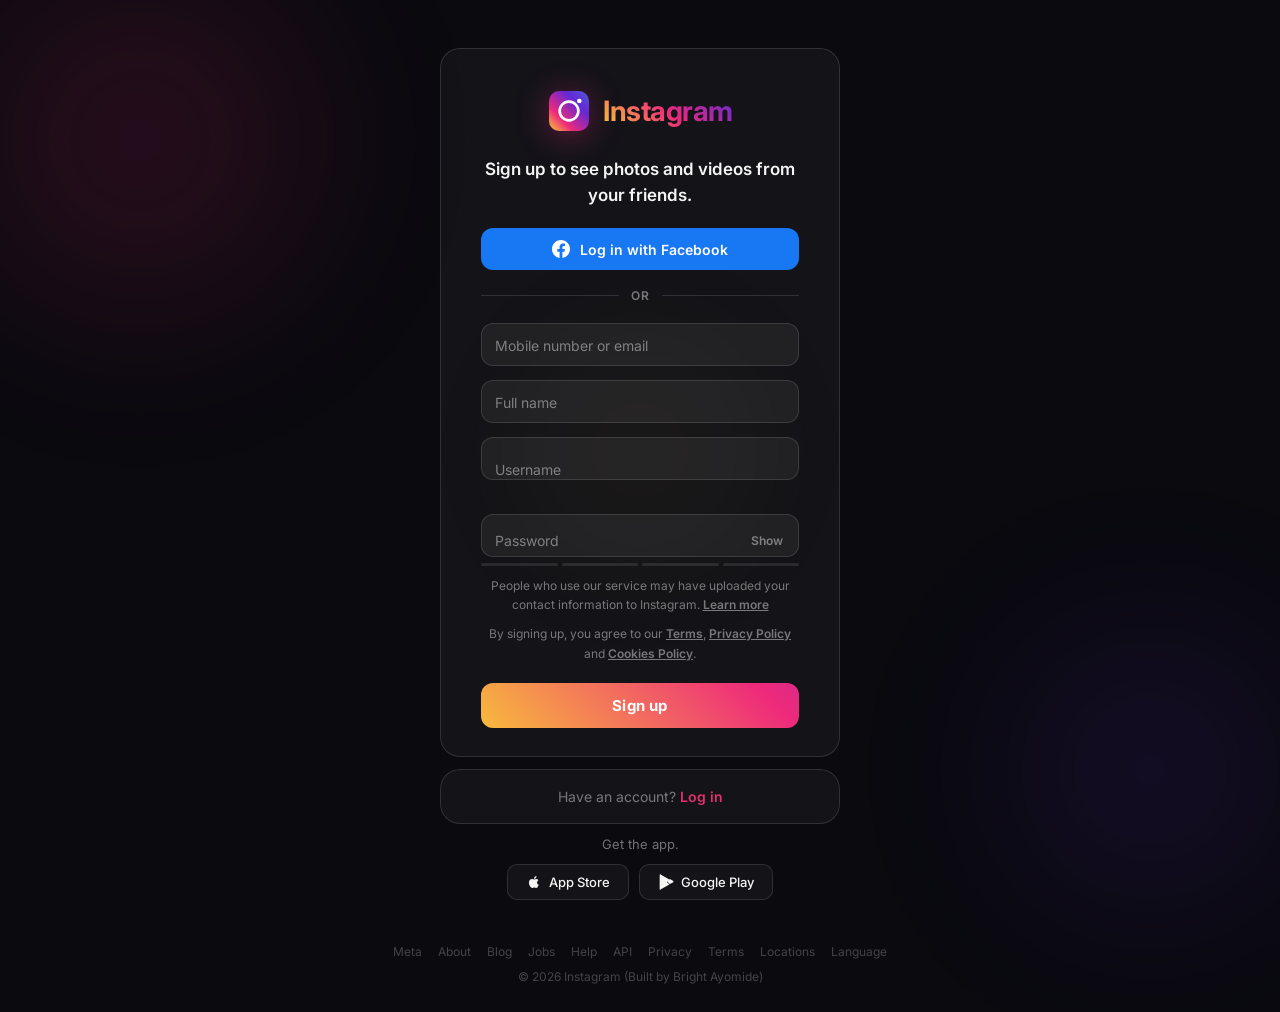
==== signup.html @ 82328b98 "first commit" ====
<!doctype html>
<html lang="en">
  <head>
    <meta charset="UTF-8" />
    <meta name="viewport" content="width=device-width, initial-scale=1.0" />
    <title>Instagram · Sign up</title>
    <link rel="stylesheet" href="styles.css" />
    <link rel="preconnect" href="https://fonts.googleapis.com" />
    <link
      href="https://fonts.googleapis.com/css2?family=Inter:wght@300;400;500;600;700&display=swap"
      rel="stylesheet"
    />
  </head>
  <body>
    <div class="bg-orb orb1"></div>
    <div class="bg-orb orb2"></div>
    <div class="bg-orb orb3"></div>

    <div class="page-wrapper page-wrapper--center">
      <div class="right-panel right-panel--full">
        <div class="card" id="signup-card">
          <div class="logo-wrap">
            <svg
              class="logo-svg"
              viewBox="0 0 132 132"
              fill="none"
              xmlns="http://www.w3.org/2000/svg"
              aria-label="Instagram"
            >
              <defs>
                <linearGradient
                  id="ig-grad2"
                  x1="0%"
                  y1="100%"
                  x2="100%"
                  y2="0%"
                >
                  <stop offset="0%" stop-color="#f9ce34" />
                  <stop offset="30%" stop-color="#ee2a7b" />
                  <stop offset="70%" stop-color="#6228d7" />
                  <stop offset="100%" stop-color="#4f5bd5" />
                </linearGradient>
              </defs>
              <rect
                x="6"
                y="6"
                width="120"
                height="120"
                rx="30"
                fill="url(#ig-grad2)"
              />
              <circle
                cx="66"
                cy="66"
                r="28"
                stroke="white"
                stroke-width="8"
                fill="none"
              />
              <circle cx="97" cy="36" r="7" fill="white" />
            </svg>
            <span class="logo-text">Instagram</span>
          </div>

          <p class="card-tagline card-tagline--strong">
            Sign up to see photos and videos from your friends.
          </p>

          <button class="btn-fb ripple">
            <svg viewBox="0 0 24 24" fill="currentColor" class="fb-icon">
              <path
                d="M24 12.073C24 5.405 18.627 0 12 0S0 5.405 0 12.073C0 18.1 4.388 23.094 10.125 24v-8.437H7.078v-3.49h3.047V9.41c0-3.025 1.792-4.697 4.533-4.697 1.313 0 2.686.235 2.686.235v2.953H15.83c-1.49 0-1.956.93-1.956 1.886v2.286h3.328l-.532 3.49h-2.796V24C19.612 23.094 24 18.1 24 12.073z"
              />
            </svg>
            Log in with Facebook
          </button>

          <div class="divider-row">
            <span class="divider-line"></span>
            <span class="divider-text">OR</span>
            <span class="divider-line"></span>
          </div>

          <form class="auth-form" novalidate id="signup-form">
            <div class="field-group">
              <input
                class="field-input"
                type="email"
                id="su-email"
                autocomplete="email"
                required
                placeholder=" "
              />
              <label class="field-label" for="su-email"
                >Mobile number or email</label
              >
            </div>
            <div class="field-group">
              <input
                class="field-input"
                type="text"
                id="su-fullname"
                autocomplete="name"
                required
                placeholder=" "
              />
              <label class="field-label" for="su-fullname">Full name</label>
            </div>
            <div class="field-group">
              <input
                class="field-input"
                type="text"
                id="su-username"
                autocomplete="username"
                required
                placeholder=" "
              />
              <label class="field-label" for="su-username">Username</label>
              <span class="field-hint" id="username-hint"></span>
            </div>
            <div class="field-group">
              <input
                class="field-input"
                type="password"
                id="su-pass"
                autocomplete="new-password"
                required
                placeholder=" "
              />
              <label class="field-label" for="su-pass">Password</label>
              <button
                type="button"
                class="toggle-pass"
                aria-label="Show password"
              >
                Show
              </button>
              <div class="strength-bar" id="strength-bar">
                <span class="strength-seg"></span>
                <span class="strength-seg"></span>
                <span class="strength-seg"></span>
                <span class="strength-seg"></span>
              </div>
            </div>

            <p class="terms-text">
              People who use our service may have uploaded your contact
              information to Instagram.
              <a href="#">Learn more</a>
            </p>
            <p class="terms-text">
              By signing up, you agree to our <a href="#">Terms</a>,
              <a href="#">Privacy Policy</a> and <a href="#">Cookies Policy</a>.
            </p>

            <button type="submit" class="btn-primary ripple">Sign up</button>
          </form>
        </div>

        <div class="card card-slim">
          <p>
            Have an account? <a href="login.html" class="link-accent">Log in</a>
          </p>
        </div>

        <div class="app-badges">
          <p class="get-app-text">Get the app.</p>
          <div class="badge-row">
            <a href="#" class="badge-btn">
              <svg viewBox="0 0 24 24" fill="currentColor" class="badge-icon">
                <path
                  d="M17.05 20.28c-.98.95-2.05.8-3.08.35-1.09-.46-2.09-.48-3.24 0-1.44.62-2.2.44-3.06-.35C2.79 15.25 3.51 7.7 9.05 7.4c1.39.07 2.35.76 3.16.78.81-.04 1.65-.71 3.14-.78 1.33.06 2.6.73 3.33 1.89-3.04 1.81-2.53 5.8.42 7zM12.03 7.25c-.15-2.23 1.66-4.07 3.74-4.25.29 2.58-2.34 4.5-3.74 4.25z"
                />
              </svg>
              App Store
            </a>
            <a href="#" class="badge-btn">
              <svg viewBox="0 0 24 24" fill="currentColor" class="badge-icon">
                <path
                  d="M3.18 23.76a2.5 2.5 0 0 1-.68-1.82V2.06a2.5 2.5 0 0 1 .68-1.82l.1-.08L14.1 11.08v.28L3.28 23.84l-.1-.08zM17.84 15.3l-3.74-3.74v-.4l3.74-3.73.08.05 4.43 2.52c1.26.72 1.26 1.9 0 2.62l-4.43 2.52-.08.06zM3.18.24l13.84 7.88-3.76 3.76L3.18.24zm0 23.52 10.08-11.64 3.76 3.76L3.18 23.76z"
                />
              </svg>
              Google Play
            </a>
          </div>
        </div>
      </div>
    </div>

    <footer class="site-footer">
      <nav class="footer-links">
        <a href="#">Meta</a><a href="#">About</a><a href="#">Blog</a
        ><a href="#">Jobs</a> <a href="#">Help</a><a href="#">API</a
        ><a href="#">Privacy</a><a href="#">Terms</a> <a href="#">Locations</a
        ><a href="#">Language</a>
      </nav>
      <p class="footer-copy">© 2026 Instagram (Built by Bright Ayomide)</p>
    </footer>

    <script src="scripts.js"></script>
  </body>
</html>
---- styles.css ----
/* ============================================================
   Instagram Login / Signup — styles.css
   ============================================================ */

/* ---------- Reset & base ---------- */
*, *::before, *::after { box-sizing: border-box; margin: 0; padding: 0; }

:root {
  --ig-pink:    #e1306c;
  --ig-purple:  #833ab4;
  --ig-orange:  #f77737;
  --ig-yellow:  #fcaf45;
  --ig-blue:    #405de6;
  --ig-grad: linear-gradient(45deg, #f9ce34, #ee2a7b, #6228d7);

  --bg:         #0a0a0f;
  --surface:    rgba(255,255,255,0.04);
  --surface-hov:rgba(255,255,255,0.08);
  --border:     rgba(255,255,255,0.12);
  --text:       #f5f5f5;
  --text-muted: rgba(245,245,245,0.45);
  --text-dim:   rgba(245,245,245,0.25);

  --radius-card: 20px;
  --radius-input:12px;
  --transition: 0.25s cubic-bezier(.4,0,.2,1);
  --font: 'Inter', -apple-system, BlinkMacSystemFont, sans-serif;
}

html { scroll-behavior: smooth; }

body {
  font-family: var(--font);
  background: var(--bg);
  color: var(--text);
  min-height: 100vh;
  display: flex;
  flex-direction: column;
  overflow-x: hidden;
}

/* ---------- Animated background orbs ---------- */
.bg-orb {
  position: fixed;
  border-radius: 50%;
  filter: blur(80px);
  opacity: 0.18;
  pointer-events: none;
  z-index: 0;
  animation: orbFloat 12s ease-in-out infinite;
}

.orb1 {
  width: 520px; height: 520px;
  background: radial-gradient(circle, #ee2a7b, transparent 70%);
  top: -120px; left: -120px;
  animation-delay: 0s;
}
.orb2 {
  width: 420px; height: 420px;
  background: radial-gradient(circle, #6228d7, transparent 70%);
  bottom: -80px; right: -80px;
  animation-delay: -4s;
}
.orb3 {
  width: 300px; height: 300px;
  background: radial-gradient(circle, #f9ce34, transparent 70%);
  top: 50%; left: 50%;
  transform: translate(-50%,-50%);
  animation-delay: -8s;
  opacity: 0.08;
}

@keyframes orbFloat {
  0%,100% { transform: translateY(0) scale(1); }
  50%      { transform: translateY(-40px) scale(1.06); }
}

/* ---------- Layout ---------- */
.page-wrapper {
  position: relative;
  z-index: 1;
  flex: 1;
  display: flex;
  align-items: center;
  justify-content: center;
  gap: 48px;
  padding: 48px 24px 24px;
  max-width: 980px;
  margin: 0 auto;
  width: 100%;
}

.page-wrapper--center {
  justify-content: center;
}

/* ---------- Left panel — phone mockup ---------- */
.left-panel {
  flex: 0 0 auto;
  display: flex;
  align-items: center;
  justify-content: center;
  animation: slideInLeft 0.7s cubic-bezier(.4,0,.2,1) both;
}

@keyframes slideInLeft {
  from { opacity: 0; transform: translateX(-40px); }
  to   { opacity: 1; transform: translateX(0); }
}

.phone-mockup {
  width: 270px;
  height: 530px;
  background: linear-gradient(160deg, #1a1a2e 0%, #16213e 60%, #0f3460 100%);
  border-radius: 40px;
  border: 2px solid rgba(255,255,255,0.15);
  box-shadow:
    0 0 0 6px rgba(255,255,255,0.04),
    0 40px 80px rgba(0,0,0,0.6),
    inset 0 1px 0 rgba(255,255,255,0.1);
  padding: 24px 16px;
  overflow: hidden;
  position: relative;
  animation: phoneFloat 6s ease-in-out infinite;
}

@keyframes phoneFloat {
  0%,100% { transform: translateY(0) rotate(-1deg); }
  50%      { transform: translateY(-12px) rotate(1deg); }
}

.phone-mockup::before {
  content: '';
  position: absolute;
  top: 10px; left: 50%;
  transform: translateX(-50%);
  width: 80px; height: 14px;
  background: rgba(0,0,0,0.6);
  border-radius: 10px;
}

.phone-screen { padding-top: 8px; }

/* Stories row */
.phone-stories {
  display: flex;
  gap: 10px;
  margin-bottom: 16px;
  overflow: hidden;
}
.story-ring {
  width: 46px; height: 46px;
  border-radius: 50%;
  padding: 2px;
  background: var(--ig-grad);
  flex-shrink: 0;
  animation: storyPulse 3s ease-in-out infinite;
}
.story-ring:nth-child(2) { animation-delay: .4s; }
.story-ring:nth-child(3) { animation-delay: .8s; }
.story-ring:nth-child(4) { animation-delay: 1.2s; }

@keyframes storyPulse {
  0%,100% { box-shadow: 0 0 0 0 rgba(238,42,123,0); }
  50%      { box-shadow: 0 0 0 4px rgba(238,42,123,0.3); }
}

.story-avatar {
  width: 100%; height: 100%;
  border-radius: 50%;
  background: linear-gradient(135deg, rgba(255,255,255,0.15), rgba(255,255,255,0.04));
  border: 2px solid var(--bg);
}

/* Post card */
.phone-post {
  background: rgba(255,255,255,0.05);
  border-radius: 14px;
  overflow: hidden;
  border: 1px solid rgba(255,255,255,0.08);
}
.post-header {
  display: flex;
  align-items: center;
  gap: 8px;
  padding: 10px 12px;
}
.post-avatar {
  width: 32px; height: 32px;
  border-radius: 50%;
  background: linear-gradient(135deg, var(--ig-pink), var(--ig-purple));
  flex-shrink: 0;
}
.post-meta { flex: 1; display: flex; flex-direction: column; gap: 4px; }
.post-name { height: 8px; width: 80px; background: rgba(255,255,255,0.2); border-radius: 4px; }
.post-loc  { height: 6px; width: 50px; background: rgba(255,255,255,0.1); border-radius: 4px; }
.post-img {
  width: 100%; aspect-ratio: 1;
  background: linear-gradient(135deg, #1a1a3e 0%, #2d1b69 50%, #11998e 100%);
  animation: imgShimmer 4s ease-in-out infinite;
}
@keyframes imgShimmer {
  0%,100% { filter: brightness(1); }
  50%      { filter: brightness(1.15); }
}
.post-actions {
  display: flex;
  gap: 12px;
  padding: 10px 12px 6px;
  font-size: 15px;
}
.icon-heart { color: var(--ig-pink); animation: heartbeat 2s ease-in-out infinite; }
@keyframes heartbeat {
  0%,100% { transform: scale(1); }
  50%      { transform: scale(1.2); }
}
.post-likes { height: 7px; width: 60px; background: rgba(255,255,255,0.2); border-radius: 4px; margin: 4px 12px; }
.post-caption-line { height: 6px; background: rgba(255,255,255,0.12); border-radius: 4px; margin: 5px 12px; }
.post-caption-line.short { width: 60%; }

/* ---------- Right panel ---------- */
.right-panel {
  flex: 0 0 350px;
  max-width: 350px;
  display: flex;
  flex-direction: column;
  gap: 12px;
  animation: slideInRight 0.7s cubic-bezier(.4,0,.2,1) both;
}

.right-panel--full {
  flex: 0 0 400px;
  max-width: 400px;
}

@keyframes slideInRight {
  from { opacity: 0; transform: translateX(40px); }
  to   { opacity: 1; transform: translateX(0); }
}

/* ---------- Cards ---------- */
.card {
  background: var(--surface);
  border: 1px solid var(--border);
  border-radius: var(--radius-card);
  padding: 40px 40px 28px;
  backdrop-filter: blur(24px);
  -webkit-backdrop-filter: blur(24px);
  transition: box-shadow var(--transition);
  animation: cardPop 0.6s cubic-bezier(.4,0,.2,1) both;
}

.card:hover {
  box-shadow: 0 8px 40px rgba(238,42,123,0.12);
}

@keyframes cardPop {
  from { opacity: 0; transform: translateY(24px) scale(0.97); }
  to   { opacity: 1; transform: translateY(0) scale(1); }
}

.card-slim {
  padding: 18px 40px;
  text-align: center;
  font-size: 14px;
  color: var(--text-muted);
  animation-delay: 0.1s;
}

/* ---------- Logo ---------- */
.logo-wrap {
  display: flex;
  align-items: center;
  justify-content: center;
  gap: 12px;
  margin-bottom: 24px;
}

.logo-svg {
  width: 44px; height: 44px;
  filter: drop-shadow(0 4px 16px rgba(238,42,123,0.4));
  animation: logoSpin 0.8s cubic-bezier(.4,0,.2,1) both;
}

@keyframes logoSpin {
  from { opacity: 0; transform: rotate(-20deg) scale(0.7); }
  to   { opacity: 1; transform: rotate(0) scale(1); }
}

.logo-text {
  font-size: 28px;
  font-weight: 700;
  background: var(--ig-grad);
  -webkit-background-clip: text;
  -webkit-text-fill-color: transparent;
  background-clip: text;
  letter-spacing: -0.5px;
}

/* ---------- Card tagline ---------- */
.card-tagline {
  text-align: center;
  font-size: 16px;
  font-weight: 600;
  color: var(--text-muted);
  line-height: 1.5;
  margin-bottom: 20px;
}
.card-tagline--strong { font-size: 17px; color: var(--text); }

/* ---------- Facebook button ---------- */
.btn-fb {
  display: flex;
  align-items: center;
  justify-content: center;
  gap: 10px;
  width: 100%;
  padding: 12px;
  border-radius: var(--radius-input);
  background: #1877f2;
  color: white;
  font-family: var(--font);
  font-size: 14px;
  font-weight: 600;
  border: none;
  cursor: pointer;
  transition: background var(--transition), transform var(--transition), box-shadow var(--transition);
  margin-bottom: 18px;
}
.btn-fb:hover {
  background: #1465d4;
  transform: translateY(-1px);
  box-shadow: 0 6px 24px rgba(24,119,242,0.4);
}
.fb-icon { width: 18px; height: 18px; flex-shrink: 0; }

/* ---------- Divider ---------- */
.divider-row {
  display: flex;
  align-items: center;
  gap: 12px;
  margin-bottom: 20px;
}
.divider-line {
  flex: 1;
  height: 1px;
  background: var(--border);
}
.divider-text {
  font-size: 12px;
  font-weight: 600;
  color: var(--text-muted);
  letter-spacing: 1px;
}

/* ---------- Form & fields ---------- */
.auth-form {
  display: flex;
  flex-direction: column;
  gap: 14px;
}

.field-group {
  position: relative;
}

.field-input {
  width: 100%;
  padding: 18px 14px 6px;
  background: rgba(255,255,255,0.06);
  border: 1px solid var(--border);
  border-radius: var(--radius-input);
  color: var(--text);
  font-family: var(--font);
  font-size: 14px;
  outline: none;
  transition: border-color var(--transition), background var(--transition), box-shadow var(--transition);
  appearance: none;
  -webkit-appearance: none;
}

.field-input:focus {
  border-color: rgba(238,42,123,0.6);
  background: rgba(255,255,255,0.09);
  box-shadow: 0 0 0 3px rgba(238,42,123,0.12);
}

.field-label {
  position: absolute;
  left: 14px;
  top: 50%;
  transform: translateY(-50%);
  font-size: 14px;
  color: var(--text-muted);
  pointer-events: none;
  transition: all var(--transition);
  white-space: nowrap;
}

/* Float label when input has value or focus */
.field-input:focus + .field-label,
.field-input:not(:placeholder-shown) + .field-label {
  top: 8px;
  transform: translateY(0);
  font-size: 10px;
  color: var(--ig-pink);
  font-weight: 600;
  letter-spacing: 0.4px;
}

/* Show/hide password toggle */
.toggle-pass {
  position: absolute;
  right: 12px;
  top: 50%;
  transform: translateY(-50%);
  background: none;
  border: none;
  color: var(--text-muted);
  font-family: var(--font);
  font-size: 12px;
  font-weight: 600;
  cursor: pointer;
  transition: color var(--transition);
  padding: 4px;
}
.toggle-pass:hover { color: var(--text); }

/* Username hint */
.field-hint {
  display: block;
  font-size: 11px;
  margin-top: 4px;
  padding-left: 4px;
  color: var(--text-muted);
  min-height: 16px;
  transition: color var(--transition);
}
.field-hint.available { color: #4cd964; }
.field-hint.taken     { color: var(--ig-pink); }

/* Password strength bar */
.strength-bar {
  display: flex;
  gap: 4px;
  margin-top: 6px;
}
.strength-seg {
  flex: 1;
  height: 3px;
  border-radius: 2px;
  background: rgba(255,255,255,0.1);
  transition: background 0.3s ease;
}
.strength-seg.weak   { background: #ff3b30; }
.strength-seg.fair   { background: var(--ig-orange); }
.strength-seg.good   { background: var(--ig-yellow); }
.strength-seg.strong { background: #4cd964; }

/* ---------- Primary button ---------- */
.btn-primary {
  width: 100%;
  padding: 13px;
  border-radius: var(--radius-input);
  background: var(--ig-grad);
  background-size: 200% 200%;
  color: white;
  font-family: var(--font);
  font-size: 15px;
  font-weight: 700;
  border: none;
  cursor: pointer;
  margin-top: 6px;
  transition: transform var(--transition), box-shadow var(--transition), opacity var(--transition);
  animation: gradSlide 3s ease infinite;
  letter-spacing: 0.2px;
}
.btn-primary:hover {
  transform: translateY(-2px);
  box-shadow: 0 8px 28px rgba(238,42,123,0.45);
}
.btn-primary:active { transform: translateY(0); }

@keyframes gradSlide {
  0%,100% { background-position: 0% 50%; }
  50%      { background-position: 100% 50%; }
}

/* Ripple effect */
.ripple { position: relative; overflow: hidden; }
.ripple::after {
  content: '';
  position: absolute;
  inset: 0;
  background: rgba(255,255,255,0.15);
  border-radius: inherit;
  opacity: 0;
  transform: scale(0);
  transition: transform 0.4s, opacity 0.4s;
}
.ripple:active::after { transform: scale(2); opacity: 1; transition: 0s; }

/* ---------- Forgot / links ---------- */
.forgot-link {
  display: block;
  text-align: center;
  margin-top: 16px;
  font-size: 13px;
  color: var(--text-muted);
  text-decoration: none;
  transition: color var(--transition);
}
.forgot-link:hover { color: var(--text); }

.link-accent {
  color: var(--ig-pink);
  text-decoration: none;
  font-weight: 600;
  transition: opacity var(--transition);
}
.link-accent:hover { opacity: 0.75; }

/* ---------- Terms text ---------- */
.terms-text {
  font-size: 12px;
  color: var(--text-muted);
  text-align: center;
  line-height: 1.6;
  margin-top: -4px;
}
.terms-text a { color: var(--text-muted); font-weight: 600; text-decoration: underline; }
.terms-text a:hover { color: var(--text); }

/* ---------- App badges ---------- */
.app-badges {
  text-align: center;
  animation: cardPop 0.6s cubic-bezier(.4,0,.2,1) 0.2s both;
}
.get-app-text {
  font-size: 13px;
  color: var(--text-muted);
  margin-bottom: 12px;
}
.badge-row {
  display: flex;
  gap: 10px;
  justify-content: center;
}
.badge-btn {
  display: flex;
  align-items: center;
  gap: 7px;
  padding: 9px 18px;
  border-radius: 10px;
  background: var(--surface);
  border: 1px solid var(--border);
  color: var(--text);
  font-family: var(--font);
  font-size: 13px;
  font-weight: 500;
  text-decoration: none;
  transition: background var(--transition), transform var(--transition), border-color var(--transition);
}
.badge-btn:hover {
  background: var(--surface-hov);
  border-color: rgba(255,255,255,0.2);
  transform: translateY(-1px);
}
.badge-icon { width: 16px; height: 16px; flex-shrink: 0; }

/* ---------- Footer ---------- */
.site-footer {
  position: relative;
  z-index: 1;
  padding: 20px 24px 28px;
  text-align: center;
}
.footer-links {
  display: flex;
  flex-wrap: wrap;
  justify-content: center;
  gap: 6px 16px;
  margin-bottom: 10px;
}
.footer-links a {
  font-size: 12px;
  color: var(--text-dim);
  text-decoration: none;
  transition: color var(--transition);
}
.footer-links a:hover { color: var(--text-muted); }
.footer-copy {
  font-size: 12px;
  color: var(--text-dim);
}

/* ---------- Responsive ---------- */

/* Tablet (≤900px): hide left panel, center form */
@media (max-width: 900px) {
  .left-panel { display: none; }
  .page-wrapper {
    justify-content: center;
    padding-top: 40px;
  }
  .right-panel {
    flex: 0 0 100%;
    max-width: 420px;
  }
  .right-panel--full {
    flex: 0 0 100%;
    max-width: 420px;
  }
}

/* Mobile (≤480px): tighter card padding */
@media (max-width: 480px) {
  .page-wrapper { padding: 24px 16px 16px; }

  .card { padding: 32px 24px 22px; border-radius: 16px; }
  .card-slim { padding: 16px 24px; }

  .logo-text { font-size: 24px; }
  .logo-svg  { width: 38px; height: 38px; }

  .card-tagline { font-size: 14px; }
  .card-tagline--strong { font-size: 15px; }

  .badge-row { gap: 8px; }
  .badge-btn { padding: 8px 14px; font-size: 12px; }

  .right-panel, .right-panel--full {
    max-width: 100%;
    flex-basis: 100%;
  }
}

/* Very small phones */
@media (max-width: 360px) {
  .card { padding: 28px 18px 18px; }
  .badge-row { flex-direction: column; align-items: center; }
}

/* Reduced motion */
@media (prefers-reduced-motion: reduce) {
  *, *::before, *::after { animation: none !important; transition: none !important; }
}
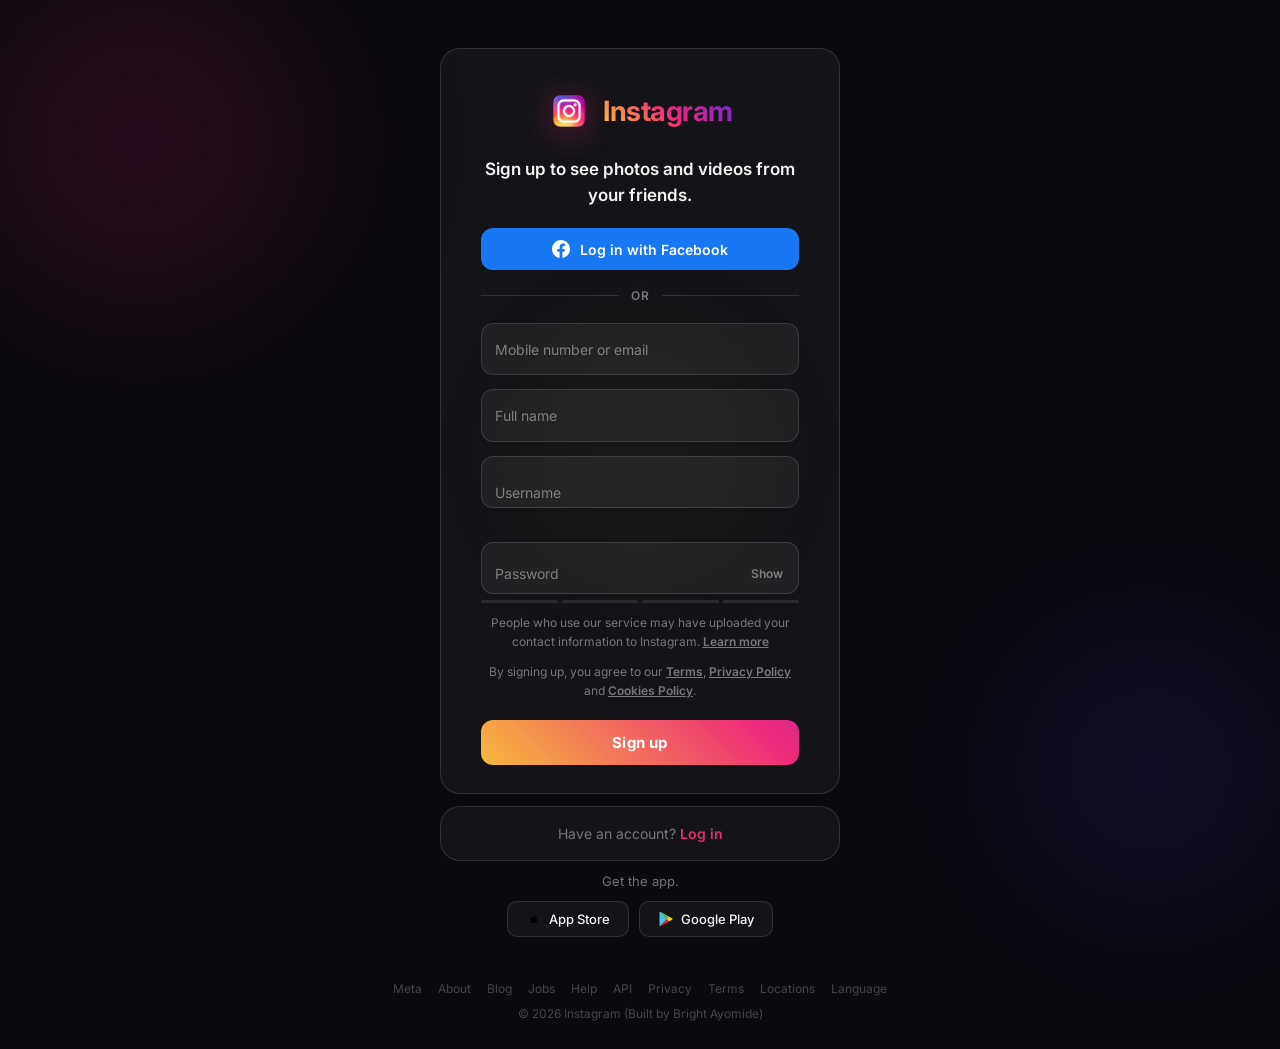
==== commit 1b4e6e77: "added asset" ====
--- a/signup.html
+++ b/signup.html
@@ -20,45 +20,7 @@
       <div class="right-panel right-panel--full">
         <div class="card" id="signup-card">
           <div class="logo-wrap">
-            <svg
-              class="logo-svg"
-              viewBox="0 0 132 132"
-              fill="none"
-              xmlns="http://www.w3.org/2000/svg"
-              aria-label="Instagram"
-            >
-              <defs>
-                <linearGradient
-                  id="ig-grad2"
-                  x1="0%"
-                  y1="100%"
-                  x2="100%"
-                  y2="0%"
-                >
-                  <stop offset="0%" stop-color="#f9ce34" />
-                  <stop offset="30%" stop-color="#ee2a7b" />
-                  <stop offset="70%" stop-color="#6228d7" />
-                  <stop offset="100%" stop-color="#4f5bd5" />
-                </linearGradient>
-              </defs>
-              <rect
-                x="6"
-                y="6"
-                width="120"
-                height="120"
-                rx="30"
-                fill="url(#ig-grad2)"
-              />
-              <circle
-                cx="66"
-                cy="66"
-                r="28"
-                stroke="white"
-                stroke-width="8"
-                fill="none"
-              />
-              <circle cx="97" cy="36" r="7" fill="white" />
-            </svg>
+            <img class="logo-svg" src="asset/insta.png" alt="Instagram logo" />
             <span class="logo-text">Instagram</span>
           </div>
 
@@ -167,19 +129,19 @@
           <p class="get-app-text">Get the app.</p>
           <div class="badge-row">
             <a href="#" class="badge-btn">
-              <svg viewBox="0 0 24 24" fill="currentColor" class="badge-icon">
-                <path
-                  d="M17.05 20.28c-.98.95-2.05.8-3.08.35-1.09-.46-2.09-.48-3.24 0-1.44.62-2.2.44-3.06-.35C2.79 15.25 3.51 7.7 9.05 7.4c1.39.07 2.35.76 3.16.78.81-.04 1.65-.71 3.14-.78 1.33.06 2.6.73 3.33 1.89-3.04 1.81-2.53 5.8.42 7zM12.03 7.25c-.15-2.23 1.66-4.07 3.74-4.25.29 2.58-2.34 4.5-3.74 4.25z"
-                />
-              </svg>
+              <img
+                class="badge-icon"
+                src="asset/apple.png"
+                alt="App Store logo"
+              />
               App Store
             </a>
             <a href="#" class="badge-btn">
-              <svg viewBox="0 0 24 24" fill="currentColor" class="badge-icon">
-                <path
-                  d="M3.18 23.76a2.5 2.5 0 0 1-.68-1.82V2.06a2.5 2.5 0 0 1 .68-1.82l.1-.08L14.1 11.08v.28L3.28 23.84l-.1-.08zM17.84 15.3l-3.74-3.74v-.4l3.74-3.73.08.05 4.43 2.52c1.26.72 1.26 1.9 0 2.62l-4.43 2.52-.08.06zM3.18.24l13.84 7.88-3.76 3.76L3.18.24zm0 23.52 10.08-11.64 3.76 3.76L3.18 23.76z"
-                />
-              </svg>
+              <img
+                class="badge-icon"
+                src="asset/playstore.png"
+                alt="Google Play logo"
+              />
               Google Play
             </a>
           </div>
--- a/styles.css
+++ b/styles.css
@@ -3,31 +3,39 @@
    ============================================================ */
 
 /* ---------- Reset & base ---------- */
-*, *::before, *::after { box-sizing: border-box; margin: 0; padding: 0; }
+*,
+*::before,
+*::after {
+  box-sizing: border-box;
+  margin: 0;
+  padding: 0;
+}
 
 :root {
-  --ig-pink:    #e1306c;
-  --ig-purple:  #833ab4;
-  --ig-orange:  #f77737;
-  --ig-yellow:  #fcaf45;
-  --ig-blue:    #405de6;
+  --ig-pink: #e1306c;
+  --ig-purple: #833ab4;
+  --ig-orange: #f77737;
+  --ig-yellow: #fcaf45;
+  --ig-blue: #405de6;
   --ig-grad: linear-gradient(45deg, #f9ce34, #ee2a7b, #6228d7);
 
-  --bg:         #0a0a0f;
-  --surface:    rgba(255,255,255,0.04);
-  --surface-hov:rgba(255,255,255,0.08);
-  --border:     rgba(255,255,255,0.12);
-  --text:       #f5f5f5;
-  --text-muted: rgba(245,245,245,0.45);
-  --text-dim:   rgba(245,245,245,0.25);
+  --bg: #0a0a0f;
+  --surface: rgba(255, 255, 255, 0.04);
+  --surface-hov: rgba(255, 255, 255, 0.08);
+  --border: rgba(255, 255, 255, 0.12);
+  --text: #f5f5f5;
+  --text-muted: rgba(245, 245, 245, 0.45);
+  --text-dim: rgba(245, 245, 245, 0.25);
 
   --radius-card: 20px;
-  --radius-input:12px;
-  --transition: 0.25s cubic-bezier(.4,0,.2,1);
-  --font: 'Inter', -apple-system, BlinkMacSystemFont, sans-serif;
-}
-
-html { scroll-behavior: smooth; }
+  --radius-input: 12px;
+  --transition: 0.25s cubic-bezier(0.4, 0, 0.2, 1);
+  --font: "Inter", -apple-system, BlinkMacSystemFont, sans-serif;
+}
+
+html {
+  scroll-behavior: smooth;
+}
 
 body {
   font-family: var(--font);
@@ -51,29 +59,40 @@
 }
 
 .orb1 {
-  width: 520px; height: 520px;
+  width: 520px;
+  height: 520px;
   background: radial-gradient(circle, #ee2a7b, transparent 70%);
-  top: -120px; left: -120px;
+  top: -120px;
+  left: -120px;
   animation-delay: 0s;
 }
 .orb2 {
-  width: 420px; height: 420px;
+  width: 420px;
+  height: 420px;
   background: radial-gradient(circle, #6228d7, transparent 70%);
-  bottom: -80px; right: -80px;
+  bottom: -80px;
+  right: -80px;
   animation-delay: -4s;
 }
 .orb3 {
-  width: 300px; height: 300px;
+  width: 300px;
+  height: 300px;
   background: radial-gradient(circle, #f9ce34, transparent 70%);
-  top: 50%; left: 50%;
-  transform: translate(-50%,-50%);
+  top: 50%;
+  left: 50%;
+  transform: translate(-50%, -50%);
   animation-delay: -8s;
   opacity: 0.08;
 }
 
 @keyframes orbFloat {
-  0%,100% { transform: translateY(0) scale(1); }
-  50%      { transform: translateY(-40px) scale(1.06); }
+  0%,
+  100% {
+    transform: translateY(0) scale(1);
+  }
+  50% {
+    transform: translateY(-40px) scale(1.06);
+  }
 }
 
 /* ---------- Layout ---------- */
@@ -101,12 +120,18 @@
   display: flex;
   align-items: center;
   justify-content: center;
-  animation: slideInLeft 0.7s cubic-bezier(.4,0,.2,1) both;
+  animation: slideInLeft 0.7s cubic-bezier(0.4, 0, 0.2, 1) both;
 }
 
 @keyframes slideInLeft {
-  from { opacity: 0; transform: translateX(-40px); }
-  to   { opacity: 1; transform: translateX(0); }
+  from {
+    opacity: 0;
+    transform: translateX(-40px);
+  }
+  to {
+    opacity: 1;
+    transform: translateX(0);
+  }
 }
 
 .phone-mockup {
@@ -114,11 +139,11 @@
   height: 530px;
   background: linear-gradient(160deg, #1a1a2e 0%, #16213e 60%, #0f3460 100%);
   border-radius: 40px;
-  border: 2px solid rgba(255,255,255,0.15);
+  border: 2px solid rgba(255, 255, 255, 0.15);
   box-shadow:
-    0 0 0 6px rgba(255,255,255,0.04),
-    0 40px 80px rgba(0,0,0,0.6),
-    inset 0 1px 0 rgba(255,255,255,0.1);
+    0 0 0 6px rgba(255, 255, 255, 0.04),
+    0 40px 80px rgba(0, 0, 0, 0.6),
+    inset 0 1px 0 rgba(255, 255, 255, 0.1);
   padding: 24px 16px;
   overflow: hidden;
   position: relative;
@@ -126,21 +151,30 @@
 }
 
 @keyframes phoneFloat {
-  0%,100% { transform: translateY(0) rotate(-1deg); }
-  50%      { transform: translateY(-12px) rotate(1deg); }
+  0%,
+  100% {
+    transform: translateY(0) rotate(-1deg);
+  }
+  50% {
+    transform: translateY(-12px) rotate(1deg);
+  }
 }
 
 .phone-mockup::before {
-  content: '';
+  content: "";
   position: absolute;
-  top: 10px; left: 50%;
+  top: 10px;
+  left: 50%;
   transform: translateX(-50%);
-  width: 80px; height: 14px;
-  background: rgba(0,0,0,0.6);
+  width: 80px;
+  height: 14px;
+  background: rgba(0, 0, 0, 0.6);
   border-radius: 10px;
 }
 
-.phone-screen { padding-top: 8px; }
+.phone-screen {
+  padding-top: 8px;
+}
 
 /* Stories row */
 .phone-stories {
@@ -150,35 +184,52 @@
   overflow: hidden;
 }
 .story-ring {
-  width: 46px; height: 46px;
+  width: 46px;
+  height: 46px;
   border-radius: 50%;
   padding: 2px;
   background: var(--ig-grad);
   flex-shrink: 0;
   animation: storyPulse 3s ease-in-out infinite;
 }
-.story-ring:nth-child(2) { animation-delay: .4s; }
-.story-ring:nth-child(3) { animation-delay: .8s; }
-.story-ring:nth-child(4) { animation-delay: 1.2s; }
+.story-ring:nth-child(2) {
+  animation-delay: 0.4s;
+}
+.story-ring:nth-child(3) {
+  animation-delay: 0.8s;
+}
+.story-ring:nth-child(4) {
+  animation-delay: 1.2s;
+}
 
 @keyframes storyPulse {
-  0%,100% { box-shadow: 0 0 0 0 rgba(238,42,123,0); }
-  50%      { box-shadow: 0 0 0 4px rgba(238,42,123,0.3); }
+  0%,
+  100% {
+    box-shadow: 0 0 0 0 rgba(238, 42, 123, 0);
+  }
+  50% {
+    box-shadow: 0 0 0 4px rgba(238, 42, 123, 0.3);
+  }
 }
 
 .story-avatar {
-  width: 100%; height: 100%;
+  width: 100%;
+  height: 100%;
   border-radius: 50%;
-  background: linear-gradient(135deg, rgba(255,255,255,0.15), rgba(255,255,255,0.04));
+  background: linear-gradient(
+    135deg,
+    rgba(255, 255, 255, 0.15),
+    rgba(255, 255, 255, 0.04)
+  );
   border: 2px solid var(--bg);
 }
 
 /* Post card */
 .phone-post {
-  background: rgba(255,255,255,0.05);
+  background: rgba(255, 255, 255, 0.05);
   border-radius: 14px;
   overflow: hidden;
-  border: 1px solid rgba(255,255,255,0.08);
+  border: 1px solid rgba(255, 255, 255, 0.08);
 }
 .post-header {
   display: flex;
@@ -187,22 +238,44 @@
   padding: 10px 12px;
 }
 .post-avatar {
-  width: 32px; height: 32px;
+  width: 32px;
+  height: 32px;
   border-radius: 50%;
   background: linear-gradient(135deg, var(--ig-pink), var(--ig-purple));
   flex-shrink: 0;
 }
-.post-meta { flex: 1; display: flex; flex-direction: column; gap: 4px; }
-.post-name { height: 8px; width: 80px; background: rgba(255,255,255,0.2); border-radius: 4px; }
-.post-loc  { height: 6px; width: 50px; background: rgba(255,255,255,0.1); border-radius: 4px; }
+.post-meta {
+  flex: 1;
+  display: flex;
+  flex-direction: column;
+  gap: 4px;
+}
+.post-name {
+  height: 8px;
+  width: 80px;
+  background: rgba(255, 255, 255, 0.2);
+  border-radius: 4px;
+}
+.post-loc {
+  height: 6px;
+  width: 50px;
+  background: rgba(255, 255, 255, 0.1);
+  border-radius: 4px;
+}
 .post-img {
-  width: 100%; aspect-ratio: 1;
+  width: 100%;
+  aspect-ratio: 1;
   background: linear-gradient(135deg, #1a1a3e 0%, #2d1b69 50%, #11998e 100%);
   animation: imgShimmer 4s ease-in-out infinite;
 }
 @keyframes imgShimmer {
-  0%,100% { filter: brightness(1); }
-  50%      { filter: brightness(1.15); }
+  0%,
+  100% {
+    filter: brightness(1);
+  }
+  50% {
+    filter: brightness(1.15);
+  }
 }
 .post-actions {
   display: flex;
@@ -210,14 +283,35 @@
   padding: 10px 12px 6px;
   font-size: 15px;
 }
-.icon-heart { color: var(--ig-pink); animation: heartbeat 2s ease-in-out infinite; }
+.icon-heart {
+  color: var(--ig-pink);
+  animation: heartbeat 2s ease-in-out infinite;
+}
 @keyframes heartbeat {
-  0%,100% { transform: scale(1); }
-  50%      { transform: scale(1.2); }
-}
-.post-likes { height: 7px; width: 60px; background: rgba(255,255,255,0.2); border-radius: 4px; margin: 4px 12px; }
-.post-caption-line { height: 6px; background: rgba(255,255,255,0.12); border-radius: 4px; margin: 5px 12px; }
-.post-caption-line.short { width: 60%; }
+  0%,
+  100% {
+    transform: scale(1);
+  }
+  50% {
+    transform: scale(1.2);
+  }
+}
+.post-likes {
+  height: 7px;
+  width: 60px;
+  background: rgba(255, 255, 255, 0.2);
+  border-radius: 4px;
+  margin: 4px 12px;
+}
+.post-caption-line {
+  height: 6px;
+  background: rgba(255, 255, 255, 0.12);
+  border-radius: 4px;
+  margin: 5px 12px;
+}
+.post-caption-line.short {
+  width: 60%;
+}
 
 /* ---------- Right panel ---------- */
 .right-panel {
@@ -226,7 +320,7 @@
   display: flex;
   flex-direction: column;
   gap: 12px;
-  animation: slideInRight 0.7s cubic-bezier(.4,0,.2,1) both;
+  animation: slideInRight 0.7s cubic-bezier(0.4, 0, 0.2, 1) both;
 }
 
 .right-panel--full {
@@ -235,8 +329,14 @@
 }
 
 @keyframes slideInRight {
-  from { opacity: 0; transform: translateX(40px); }
-  to   { opacity: 1; transform: translateX(0); }
+  from {
+    opacity: 0;
+    transform: translateX(40px);
+  }
+  to {
+    opacity: 1;
+    transform: translateX(0);
+  }
 }
 
 /* ---------- Cards ---------- */
@@ -248,16 +348,22 @@
   backdrop-filter: blur(24px);
   -webkit-backdrop-filter: blur(24px);
   transition: box-shadow var(--transition);
-  animation: cardPop 0.6s cubic-bezier(.4,0,.2,1) both;
+  animation: cardPop 0.6s cubic-bezier(0.4, 0, 0.2, 1) both;
 }
 
 .card:hover {
-  box-shadow: 0 8px 40px rgba(238,42,123,0.12);
+  box-shadow: 0 8px 40px rgba(238, 42, 123, 0.12);
 }
 
 @keyframes cardPop {
-  from { opacity: 0; transform: translateY(24px) scale(0.97); }
-  to   { opacity: 1; transform: translateY(0) scale(1); }
+  from {
+    opacity: 0;
+    transform: translateY(24px) scale(0.97);
+  }
+  to {
+    opacity: 1;
+    transform: translateY(0) scale(1);
+  }
 }
 
 .card-slim {
@@ -278,14 +384,21 @@
 }
 
 .logo-svg {
-  width: 44px; height: 44px;
-  filter: drop-shadow(0 4px 16px rgba(238,42,123,0.4));
-  animation: logoSpin 0.8s cubic-bezier(.4,0,.2,1) both;
+  width: 44px;
+  height: 44px;
+  filter: drop-shadow(0 4px 16px rgba(238, 42, 123, 0.4));
+  animation: logoSpin 0.8s cubic-bezier(0.4, 0, 0.2, 1) both;
 }
 
 @keyframes logoSpin {
-  from { opacity: 0; transform: rotate(-20deg) scale(0.7); }
-  to   { opacity: 1; transform: rotate(0) scale(1); }
+  from {
+    opacity: 0;
+    transform: rotate(-20deg) scale(0.7);
+  }
+  to {
+    opacity: 1;
+    transform: rotate(0) scale(1);
+  }
 }
 
 .logo-text {
@@ -307,7 +420,10 @@
   line-height: 1.5;
   margin-bottom: 20px;
 }
-.card-tagline--strong { font-size: 17px; color: var(--text); }
+.card-tagline--strong {
+  font-size: 17px;
+  color: var(--text);
+}
 
 /* ---------- Facebook button ---------- */
 .btn-fb {
@@ -325,15 +441,22 @@
   font-weight: 600;
   border: none;
   cursor: pointer;
-  transition: background var(--transition), transform var(--transition), box-shadow var(--transition);
+  transition:
+    background var(--transition),
+    transform var(--transition),
+    box-shadow var(--transition);
   margin-bottom: 18px;
 }
 .btn-fb:hover {
   background: #1465d4;
   transform: translateY(-1px);
-  box-shadow: 0 6px 24px rgba(24,119,242,0.4);
-}
-.fb-icon { width: 18px; height: 18px; flex-shrink: 0; }
+  box-shadow: 0 6px 24px rgba(24, 119, 242, 0.4);
+}
+.fb-icon {
+  width: 18px;
+  height: 18px;
+  flex-shrink: 0;
+}
 
 /* ---------- Divider ---------- */
 .divider-row {
@@ -367,23 +490,28 @@
 
 .field-input {
   width: 100%;
-  padding: 18px 14px 6px;
-  background: rgba(255,255,255,0.06);
+  padding: 15px 14px;
+  min-height: 50px;
+  line-height: 1.45;
+  background: rgba(255, 255, 255, 0.06);
   border: 1px solid var(--border);
   border-radius: var(--radius-input);
   color: var(--text);
   font-family: var(--font);
   font-size: 14px;
   outline: none;
-  transition: border-color var(--transition), background var(--transition), box-shadow var(--transition);
+  transition:
+    border-color var(--transition),
+    background var(--transition),
+    box-shadow var(--transition);
   appearance: none;
   -webkit-appearance: none;
 }
 
 .field-input:focus {
-  border-color: rgba(238,42,123,0.6);
-  background: rgba(255,255,255,0.09);
-  box-shadow: 0 0 0 3px rgba(238,42,123,0.12);
+  border-color: rgba(238, 42, 123, 0.6);
+  background: rgba(255, 255, 255, 0.09);
+  box-shadow: 0 0 0 3px rgba(238, 42, 123, 0.12);
 }
 
 .field-label {
@@ -425,7 +553,9 @@
   transition: color var(--transition);
   padding: 4px;
 }
-.toggle-pass:hover { color: var(--text); }
+.toggle-pass:hover {
+  color: var(--text);
+}
 
 /* Username hint */
 .field-hint {
@@ -437,8 +567,12 @@
   min-height: 16px;
   transition: color var(--transition);
 }
-.field-hint.available { color: #4cd964; }
-.field-hint.taken     { color: var(--ig-pink); }
+.field-hint.available {
+  color: #4cd964;
+}
+.field-hint.taken {
+  color: var(--ig-pink);
+}
 
 /* Password strength bar */
 .strength-bar {
@@ -450,13 +584,21 @@
   flex: 1;
   height: 3px;
   border-radius: 2px;
-  background: rgba(255,255,255,0.1);
+  background: rgba(255, 255, 255, 0.1);
   transition: background 0.3s ease;
 }
-.strength-seg.weak   { background: #ff3b30; }
-.strength-seg.fair   { background: var(--ig-orange); }
-.strength-seg.good   { background: var(--ig-yellow); }
-.strength-seg.strong { background: #4cd964; }
+.strength-seg.weak {
+  background: #ff3b30;
+}
+.strength-seg.fair {
+  background: var(--ig-orange);
+}
+.strength-seg.good {
+  background: var(--ig-yellow);
+}
+.strength-seg.strong {
+  background: #4cd964;
+}
 
 /* ---------- Primary button ---------- */
 .btn-primary {
@@ -472,34 +614,53 @@
   border: none;
   cursor: pointer;
   margin-top: 6px;
-  transition: transform var(--transition), box-shadow var(--transition), opacity var(--transition);
+  transition:
+    transform var(--transition),
+    box-shadow var(--transition),
+    opacity var(--transition);
   animation: gradSlide 3s ease infinite;
   letter-spacing: 0.2px;
 }
 .btn-primary:hover {
   transform: translateY(-2px);
-  box-shadow: 0 8px 28px rgba(238,42,123,0.45);
-}
-.btn-primary:active { transform: translateY(0); }
+  box-shadow: 0 8px 28px rgba(238, 42, 123, 0.45);
+}
+.btn-primary:active {
+  transform: translateY(0);
+}
 
 @keyframes gradSlide {
-  0%,100% { background-position: 0% 50%; }
-  50%      { background-position: 100% 50%; }
+  0%,
+  100% {
+    background-position: 0% 50%;
+  }
+  50% {
+    background-position: 100% 50%;
+  }
 }
 
 /* Ripple effect */
-.ripple { position: relative; overflow: hidden; }
+.ripple {
+  position: relative;
+  overflow: hidden;
+}
 .ripple::after {
-  content: '';
+  content: "";
   position: absolute;
   inset: 0;
-  background: rgba(255,255,255,0.15);
+  background: rgba(255, 255, 255, 0.15);
   border-radius: inherit;
   opacity: 0;
   transform: scale(0);
-  transition: transform 0.4s, opacity 0.4s;
-}
-.ripple:active::after { transform: scale(2); opacity: 1; transition: 0s; }
+  transition:
+    transform 0.4s,
+    opacity 0.4s;
+}
+.ripple:active::after {
+  transform: scale(2);
+  opacity: 1;
+  transition: 0s;
+}
 
 /* ---------- Forgot / links ---------- */
 .forgot-link {
@@ -511,7 +672,9 @@
   text-decoration: none;
   transition: color var(--transition);
 }
-.forgot-link:hover { color: var(--text); }
+.forgot-link:hover {
+  color: var(--text);
+}
 
 .link-accent {
   color: var(--ig-pink);
@@ -519,7 +682,9 @@
   font-weight: 600;
   transition: opacity var(--transition);
 }
-.link-accent:hover { opacity: 0.75; }
+.link-accent:hover {
+  opacity: 0.75;
+}
 
 /* ---------- Terms text ---------- */
 .terms-text {
@@ -529,13 +694,19 @@
   line-height: 1.6;
   margin-top: -4px;
 }
-.terms-text a { color: var(--text-muted); font-weight: 600; text-decoration: underline; }
-.terms-text a:hover { color: var(--text); }
+.terms-text a {
+  color: var(--text-muted);
+  font-weight: 600;
+  text-decoration: underline;
+}
+.terms-text a:hover {
+  color: var(--text);
+}
 
 /* ---------- App badges ---------- */
 .app-badges {
   text-align: center;
-  animation: cardPop 0.6s cubic-bezier(.4,0,.2,1) 0.2s both;
+  animation: cardPop 0.6s cubic-bezier(0.4, 0, 0.2, 1) 0.2s both;
 }
 .get-app-text {
   font-size: 13px;
@@ -560,14 +731,21 @@
   font-size: 13px;
   font-weight: 500;
   text-decoration: none;
-  transition: background var(--transition), transform var(--transition), border-color var(--transition);
+  transition:
+    background var(--transition),
+    transform var(--transition),
+    border-color var(--transition);
 }
 .badge-btn:hover {
   background: var(--surface-hov);
-  border-color: rgba(255,255,255,0.2);
+  border-color: rgba(255, 255, 255, 0.2);
   transform: translateY(-1px);
 }
-.badge-icon { width: 16px; height: 16px; flex-shrink: 0; }
+.badge-icon {
+  width: 16px;
+  height: 16px;
+  flex-shrink: 0;
+}
 
 /* ---------- Footer ---------- */
 .site-footer {
@@ -589,7 +767,9 @@
   text-decoration: none;
   transition: color var(--transition);
 }
-.footer-links a:hover { color: var(--text-muted); }
+.footer-links a:hover {
+  color: var(--text-muted);
+}
 .footer-copy {
   font-size: 12px;
   color: var(--text-dim);
@@ -599,7 +779,9 @@
 
 /* Tablet (≤900px): hide left panel, center form */
 @media (max-width: 900px) {
-  .left-panel { display: none; }
+  .left-panel {
+    display: none;
+  }
   .page-wrapper {
     justify-content: center;
     padding-top: 40px;
@@ -616,21 +798,43 @@
 
 /* Mobile (≤480px): tighter card padding */
 @media (max-width: 480px) {
-  .page-wrapper { padding: 24px 16px 16px; }
-
-  .card { padding: 32px 24px 22px; border-radius: 16px; }
-  .card-slim { padding: 16px 24px; }
-
-  .logo-text { font-size: 24px; }
-  .logo-svg  { width: 38px; height: 38px; }
-
-  .card-tagline { font-size: 14px; }
-  .card-tagline--strong { font-size: 15px; }
-
-  .badge-row { gap: 8px; }
-  .badge-btn { padding: 8px 14px; font-size: 12px; }
-
-  .right-panel, .right-panel--full {
+  .page-wrapper {
+    padding: 24px 16px 16px;
+  }
+
+  .card {
+    padding: 32px 24px 22px;
+    border-radius: 16px;
+  }
+  .card-slim {
+    padding: 16px 24px;
+  }
+
+  .logo-text {
+    font-size: 24px;
+  }
+  .logo-svg {
+    width: 38px;
+    height: 38px;
+  }
+
+  .card-tagline {
+    font-size: 14px;
+  }
+  .card-tagline--strong {
+    font-size: 15px;
+  }
+
+  .badge-row {
+    gap: 8px;
+  }
+  .badge-btn {
+    padding: 8px 14px;
+    font-size: 12px;
+  }
+
+  .right-panel,
+  .right-panel--full {
     max-width: 100%;
     flex-basis: 100%;
   }
@@ -638,11 +842,21 @@
 
 /* Very small phones */
 @media (max-width: 360px) {
-  .card { padding: 28px 18px 18px; }
-  .badge-row { flex-direction: column; align-items: center; }
+  .card {
+    padding: 28px 18px 18px;
+  }
+  .badge-row {
+    flex-direction: column;
+    align-items: center;
+  }
 }
 
 /* Reduced motion */
 @media (prefers-reduced-motion: reduce) {
-  *, *::before, *::after { animation: none !important; transition: none !important; }
-}
+  *,
+  *::before,
+  *::after {
+    animation: none !important;
+    transition: none !important;
+  }
+}
